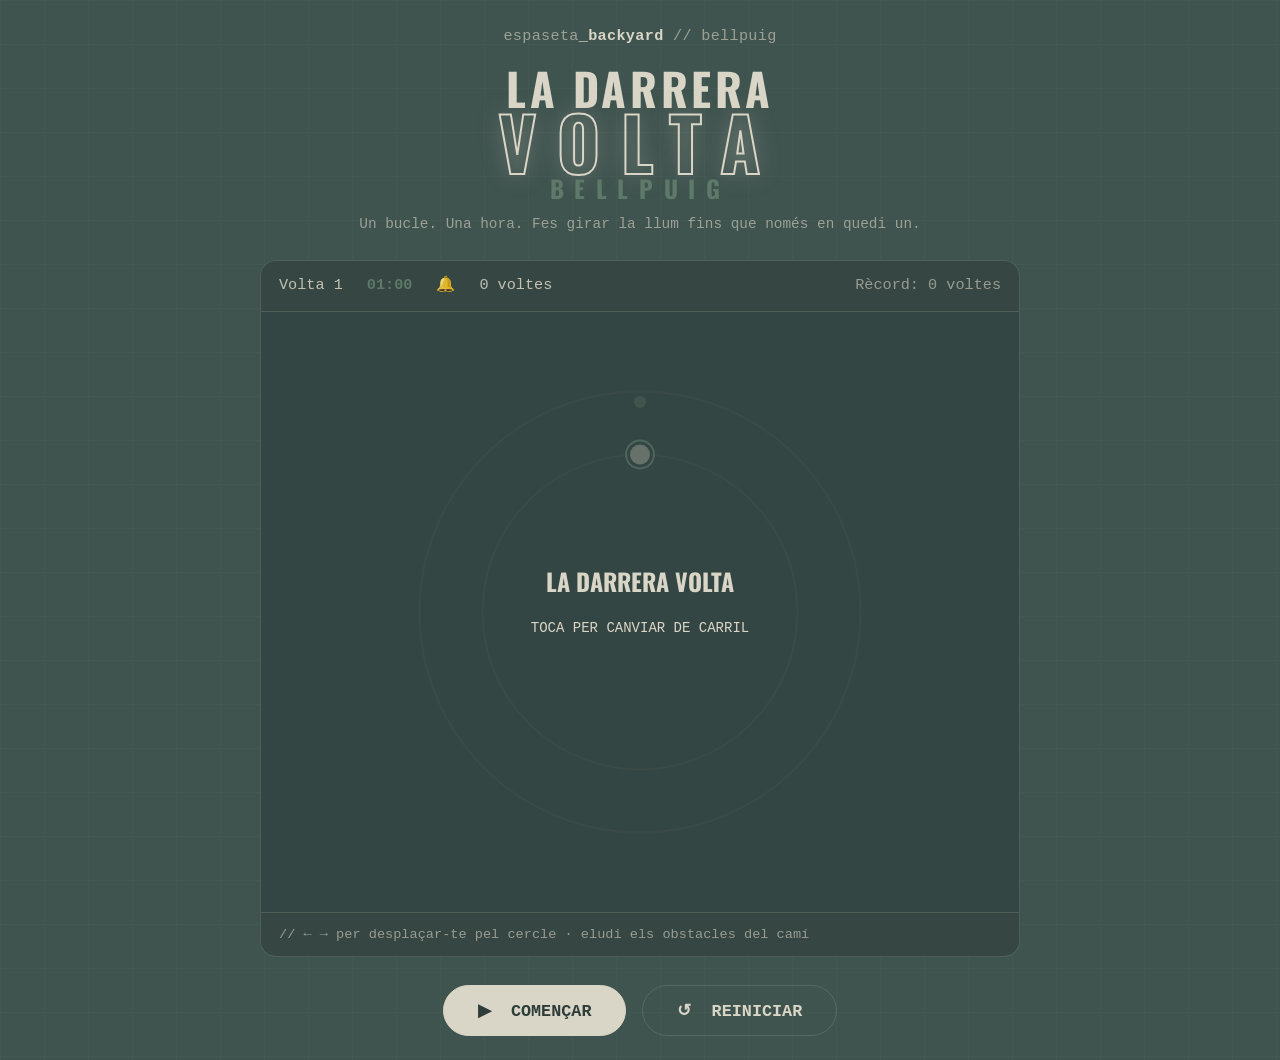
==== espaseta-circular/index.html @ 234a0134 "jocs" ====
<!DOCTYPE html>
<html lang="ca">
<head>
  <meta charset="UTF-8" />
  <meta name="viewport" content="width=device-width, initial-scale=1.0" />
  <meta name="theme-color" content="#3f534f" />
  <title>L'Espaseta — La Darrera Volta</title>
  <link rel="preconnect" href="https://fonts.googleapis.com" />
  <link rel="preconnect" href="https://fonts.gstatic.com" crossorigin />
  <link href="https://fonts.googleapis.com/css2?family=Oswald:wght@700&display=swap" rel="stylesheet" />
  <link rel="stylesheet" href="estil.css" />
</head>
<body>
  <main class="wrap">
    <header class="marca">espaseta<b>_backyard</b> // bellpuig</header>

    <h1 class="titol">
      <span class="linia l1">LA DARRERA</span>
      <span class="linia l2">VOLTA</span>
      <span class="linia l3">BELLPUIG</span>
    </h1>
    <p class="consigna">Un bucle. Una hora. Fes girar la llum fins que només en quedi un.</p>

    <section class="joc" id="game">
      <div class="hud">
        <span class="hud-item" id="gameLaps">Volta 1</span>
        <span class="hud-item" id="gameClock">01:00</span>
        <span class="hud-item" id="gameBell">🔔</span>
        <span class="hud-item" id="gameScore">00000 m</span>
        <span class="hud-item right" id="gameBest">Rècord: 0 voltes</span>
      </div>

      <div class="pista" id="pista">
        <canvas id="gameCanvas"></canvas>
      </div>

      <p class="hint" id="gameHint">// ← → per desplaçar-te pel cercle · eludi els obstacles del camí</p>
    </section>

    <nav class="controls">
      <button class="btn" id="btnStart">▶&nbsp; COMENÇAR</button>
      <button class="btn ghost" id="btnReset">↺&nbsp; REINICIAR</button>
    </nav>
  </main>

  <script src="circular.js"></script>
</body>
</html>
---- espaseta-circular/estil.css ----
:root {
  --bg: #3f534f;
  --bg-deep: #354643;
  --secondary: #5e7969;
  --ink: #dad6c7;
  --ink-85: rgba(218, 214, 199, 0.85);
  --ink-60: rgba(218, 214, 199, 0.6);
  --line: rgba(218, 214, 199, 0.16);
  --accent: #dad6c7;
  --dark-on-accent: #2e3d3a;
  --font-sans: system-ui, -apple-system, "Segoe UI", Roboto, "Helvetica Neue", Arial, sans-serif;
  --font-mono: ui-monospace, "Cascadia Code", "SF Mono", Menlo, Consolas, "Liberation Mono", monospace;
  --font-display: "Oswald", "Impact", "Arial Narrow", sans-serif;
}

* {
  margin: 0;
  padding: 0;
  box-sizing: border-box;
}

html,
body {
  min-height: 100%;
}

body {
  background-color: var(--bg);
  background-image:
    linear-gradient(rgba(218, 214, 199, 0.028) 1px, transparent 1px),
    linear-gradient(90deg, rgba(218, 214, 199, 0.028) 1px, transparent 1px);
  background-size: 44px 44px;
  color: var(--ink);
  font-family: var(--font-sans);
  font-size: 1.0625rem;
  line-height: 1.7;
  -webkit-font-smoothing: antialiased;
  display: flex;
  align-items: center;
  justify-content: center;
  min-height: 100vh;
  padding: 24px;
}

.wrap {
  width: min(760px, 100%);
}

.marca {
  font-family: var(--font-mono);
  font-size: 0.95rem;
  color: var(--ink-60);
  letter-spacing: 0.02em;
  text-align: center;
}

.marca b {
  color: var(--ink);
  font-weight: 700;
}

.titol {
  font-family: var(--font-display);
  font-weight: 700;
  text-transform: uppercase;
  text-align: center;
  margin-top: 18px;
  line-height: 0.9;
}

.linia {
  display: block;
}

.l1 {
  font-size: clamp(1.5rem, 4.2vw, 2.8rem);
  letter-spacing: 0.08em;
}

.l2 {
  font-size: clamp(2rem, 6.4vw, 4.6rem);
  color: transparent;
  -webkit-text-stroke: 2px var(--ink);
  letter-spacing: 0.28em;
  text-shadow: 0 0 24px rgba(218, 214, 199, 0.25);
}

.l3 {
  font-size: clamp(0.9rem, 2.4vw, 1.5rem);
  color: var(--secondary);
  letter-spacing: 0.44em;
  margin-top: 4px;
}

.consigna {
  text-align: center;
  font-family: var(--font-mono);
  color: var(--ink-60);
  margin-top: 12px;
  font-size: 0.9rem;
}

.joc {
  position: relative;
  margin: 24px auto 0;
  width: 100%;
  border: 1px solid var(--line);
  border-radius: 16px;
  overflow: hidden;
  background: var(--bg-deep);
}

.hud {
  display: flex;
  align-items: baseline;
  gap: 24px;
  padding: 12px 18px;
  border-bottom: 1px solid var(--line);
  font-family: var(--font-mono);
  font-size: 0.95rem;
  color: var(--ink-85);
}

.hud .right {
  margin-left: auto;
  color: var(--ink-60);
}

#gameClock {
  color: var(--secondary);
  font-weight: 700;
}

.pista {
  position: relative;
  height: 600px;
}

#gameCanvas {
  display: block;
  width: 100%;
  height: 100%;
  touch-action: none;
}

.hint {
  padding: 10px 18px;
  font-family: var(--font-mono);
  font-size: 0.85rem;
  color: var(--ink-60);
  border-top: 1px solid var(--line);
}

.controls {
  display: flex;
  justify-content: center;
  gap: 16px;
  margin-top: 28px;
}

.btn {
  appearance: none;
  border: 1px solid var(--accent);
  background: var(--accent);
  color: var(--dark-on-accent);
  font-family: var(--font-mono);
  font-size: 1.05rem;
  font-weight: 700;
  padding: 14px 34px;
  border-radius: 999px;
  cursor: pointer;
  transition: transform 0.15s ease, opacity 0.15s ease;
}

.btn:hover {
  transform: translateY(-2px);
}

.btn.ghost {
  background: transparent;
  color: var(--ink);
  border-color: var(--line);
}

.btn:focus-visible {
  outline: 2px solid var(--ink);
  outline-offset: 3px;
}

@media (prefers-reduced-motion: reduce) {
  * {
    transition: none !important;
  }
}

@media (max-width: 520px) {
  .pista {
    height: 480px;
  }
}
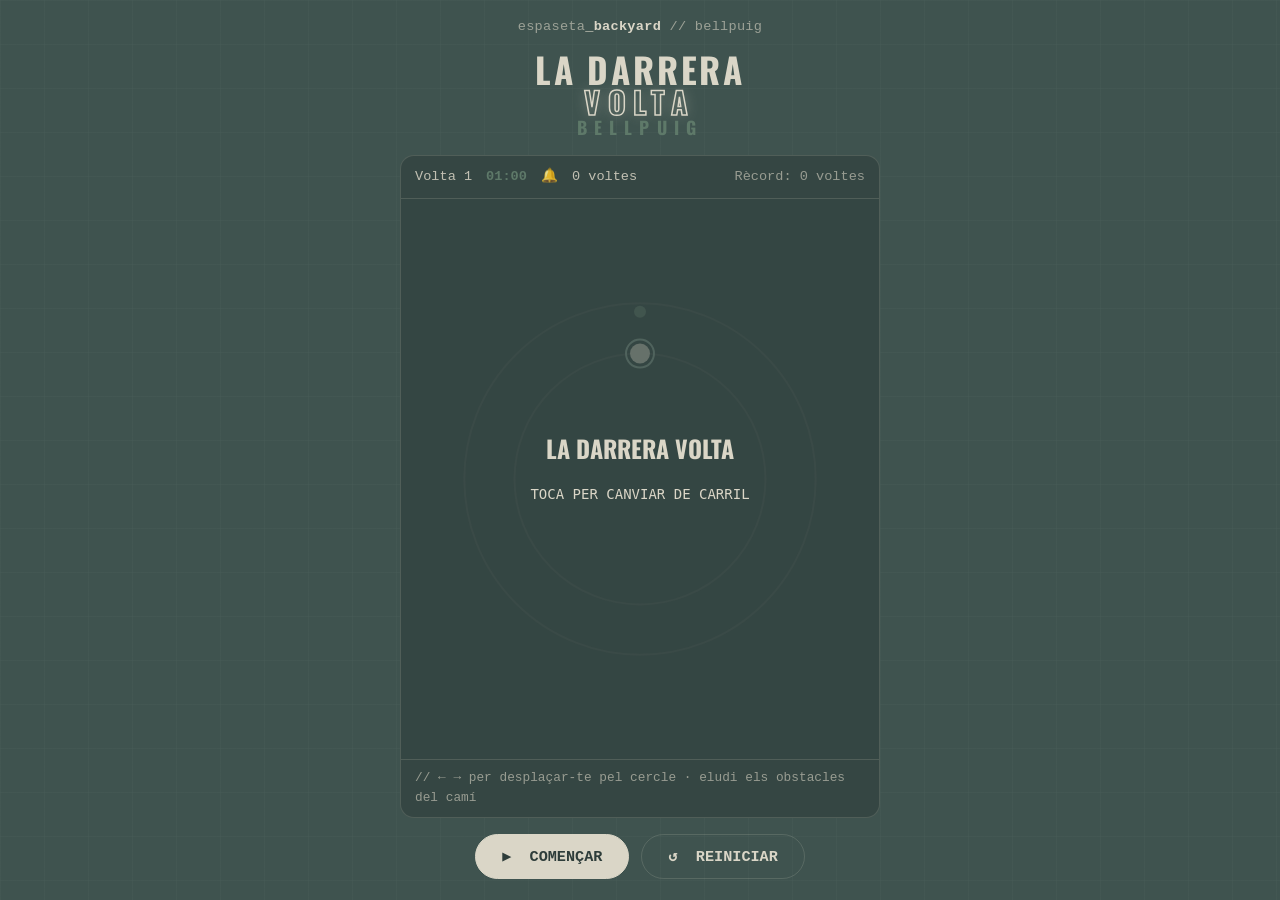
==== commit b783a59e: "jocs" ====
--- a/espaseta-circular/index.html
+++ b/espaseta-circular/index.html
@@ -19,7 +19,6 @@
       <span class="linia l2">VOLTA</span>
       <span class="linia l3">BELLPUIG</span>
     </h1>
-    <p class="consigna">Un bucle. Una hora. Fes girar la llum fins que només en quedi un.</p>
 
     <section class="joc" id="game">
       <div class="hud">
--- a/espaseta-circular/estil.css
+++ b/espaseta-circular/estil.css
@@ -32,23 +32,23 @@
   background-size: 44px 44px;
   color: var(--ink);
   font-family: var(--font-sans);
-  font-size: 1.0625rem;
-  line-height: 1.7;
+  font-size: 1rem;
+  line-height: 1.6;
   -webkit-font-smoothing: antialiased;
   display: flex;
+  flex-direction: column;
   align-items: center;
-  justify-content: center;
-  min-height: 100vh;
-  padding: 24px;
+  min-height: 100dvh;
+  padding: 16px 12px;
 }
 
 .wrap {
-  width: min(760px, 100%);
+  width: min(100%, 480px);
 }
 
 .marca {
   font-family: var(--font-mono);
-  font-size: 0.95rem;
+  font-size: 0.85rem;
   color: var(--ink-60);
   letter-spacing: 0.02em;
   text-align: center;
@@ -64,8 +64,8 @@
   font-weight: 700;
   text-transform: uppercase;
   text-align: center;
-  margin-top: 18px;
-  line-height: 0.9;
+  margin-top: 14px;
+  line-height: 1;
 }
 
 .linia {
@@ -73,51 +73,44 @@
 }
 
 .l1 {
-  font-size: clamp(1.5rem, 4.2vw, 2.8rem);
+  font-size: clamp(1.5rem, 6vw, 2.2rem);
   letter-spacing: 0.08em;
 }
 
 .l2 {
-  font-size: clamp(2rem, 6.4vw, 4.6rem);
+  font-size: clamp(1.2rem, 5vw, 1.9rem);
   color: transparent;
-  -webkit-text-stroke: 2px var(--ink);
-  letter-spacing: 0.28em;
-  text-shadow: 0 0 24px rgba(218, 214, 199, 0.25);
+  -webkit-text-stroke: 1.5px var(--ink);
+  letter-spacing: 0.24em;
+  text-shadow: 0 0 14px rgba(218, 214, 199, 0.3);
 }
 
 .l3 {
-  font-size: clamp(0.9rem, 2.4vw, 1.5rem);
+  font-size: clamp(0.85rem, 3vw, 1.1rem);
   color: var(--secondary);
-  letter-spacing: 0.44em;
-  margin-top: 4px;
-}
-
-.consigna {
-  text-align: center;
-  font-family: var(--font-mono);
-  color: var(--ink-60);
-  margin-top: 12px;
-  font-size: 0.9rem;
+  letter-spacing: 0.4em;
+  margin-top: 2px;
 }
 
 .joc {
   position: relative;
-  margin: 24px auto 0;
+  margin: 18px auto 0;
   width: 100%;
   border: 1px solid var(--line);
-  border-radius: 16px;
+  border-radius: 14px;
   overflow: hidden;
   background: var(--bg-deep);
 }
 
 .hud {
   display: flex;
-  align-items: baseline;
-  gap: 24px;
-  padding: 12px 18px;
+  align-items: center;
+  flex-wrap: wrap;
+  gap: 6px 14px;
+  padding: 10px 14px;
   border-bottom: 1px solid var(--line);
   font-family: var(--font-mono);
-  font-size: 0.95rem;
+  font-size: 0.85rem;
   color: var(--ink-85);
 }
 
@@ -131,22 +124,31 @@
   font-weight: 700;
 }
 
-.pista {
-  position: relative;
-  height: 600px;
+#gameBell {
+  transition: opacity 0.2s ease;
 }
 
 #gameCanvas {
   display: block;
   width: 100%;
-  height: 100%;
+  height: auto;
   touch-action: none;
 }
 
+.pista {
+  position: relative;
+  width: 100%;
+  height: min(68vh, 560px);
+}
+
+.pista > #gameCanvas {
+  height: 100%;
+}
+
 .hint {
-  padding: 10px 18px;
+  padding: 8px 14px;
   font-family: var(--font-mono);
-  font-size: 0.85rem;
+  font-size: 0.8rem;
   color: var(--ink-60);
   border-top: 1px solid var(--line);
 }
@@ -154,8 +156,8 @@
 .controls {
   display: flex;
   justify-content: center;
-  gap: 16px;
-  margin-top: 28px;
+  gap: 12px;
+  margin-top: 16px;
 }
 
 .btn {
@@ -164,16 +166,16 @@
   background: var(--accent);
   color: var(--dark-on-accent);
   font-family: var(--font-mono);
-  font-size: 1.05rem;
+  font-size: 0.95rem;
   font-weight: 700;
-  padding: 14px 34px;
+  padding: 12px 26px;
   border-radius: 999px;
   cursor: pointer;
-  transition: transform 0.15s ease, opacity 0.15s ease;
+  transition: transform 0.15s ease;
 }
 
 .btn:hover {
-  transform: translateY(-2px);
+  transform: translateY(-1px);
 }
 
 .btn.ghost {
@@ -192,9 +194,3 @@
     transition: none !important;
   }
 }
-
-@media (max-width: 520px) {
-  .pista {
-    height: 480px;
-  }
-}
